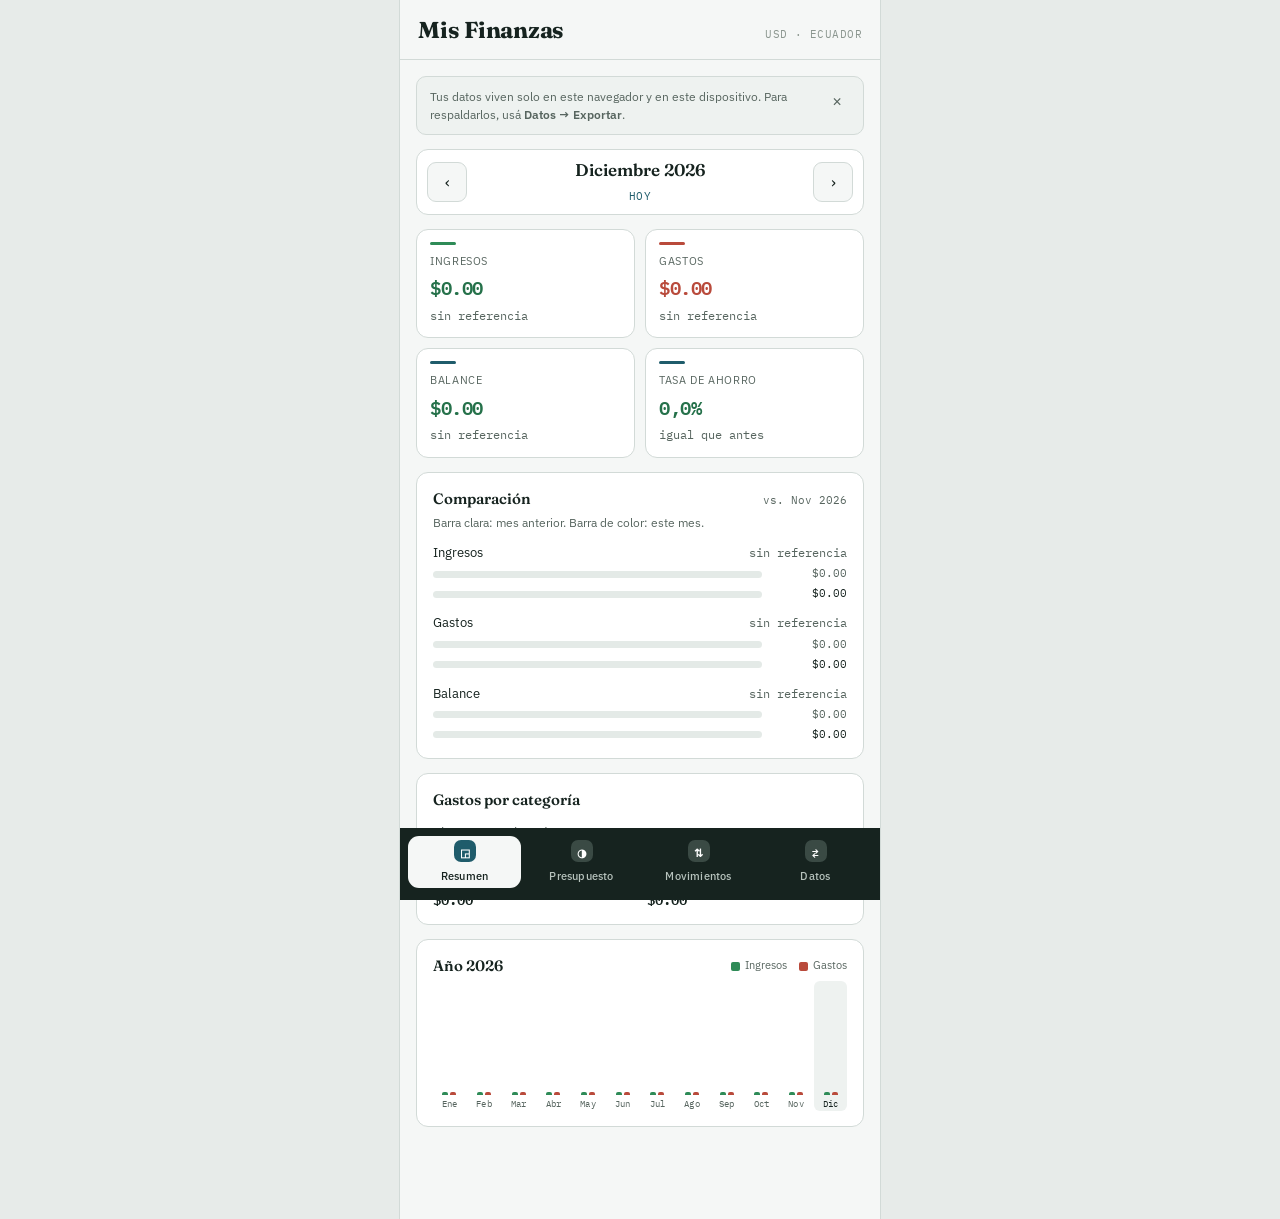
==== mis-finanzas/index.html @ 79ca0631 "Agregar categoria de gasto ATAVIA (negocio) Co-Authored-By: Claude Sonnet 5 <noreply@anthropic.com> " ====
<!DOCTYPE html>
<html lang="es">
<head>
<meta charset="utf-8">
<meta name="viewport" content="width=device-width, initial-scale=1, viewport-fit=cover">
<title>Mis Finanzas</title>
<meta name="apple-mobile-web-app-capable" content="yes">
<meta name="apple-mobile-web-app-status-bar-style" content="black-translucent">
<meta name="apple-mobile-web-app-title" content="Mis Finanzas">
<meta name="theme-color" content="#1F5C6B">
<link rel="apple-touch-icon" href="data:image/svg+xml,%3Csvg xmlns='http://www.w3.org/2000/svg' viewBox='0 0 120 120'%3E%3Crect width='120' height='120' rx='24' fill='%231F5C6B'/%3E%3Crect x='33' y='47' width='9' height='18' rx='2' fill='%232E8B57'/%3E%3Crect x='45' y='38' width='9' height='27' rx='2' fill='%23F5F7F6'/%3E%3Crect x='57' y='53' width='9' height='12' rx='2' fill='%23B94A3B'/%3E%3Crect x='69' y='30' width='9' height='35' rx='2' fill='%23F5F7F6'/%3E%3C/svg%3E">
<link rel="stylesheet" href="https://fonts.googleapis.com/css2?family=Fraunces:opsz,wght@9..144,400;9..144,600;9..144,700&family=IBM+Plex+Sans:wght@400;500;600&family=IBM+Plex+Mono:wght@400;500;600&display=swap">
<style>
  :root{
    --ink:#16231F; --muted:#57655F; --faint:#8B968F; --placeholder:#96A09B;
    --bg:#E7EBE9; --card:#FFFFFF; --panel:#F5F7F6; --line:#D2DAD7; --line-soft:#E4EAE7;
    --accent:#1F5C6B; --accent-soft:#EEF2F0; --nav-bg:#16231F; --nav-ink:#B6C2BC;
    --green:#2E8B57; --green-ink:#25714A; --red:#B94A3B; --red-ink:#9C3B2E;
    --red-bg:#FBEAE7; --red-line:#E0AFA6; --olive:#8A6D3B; --track:#E4EAE7; --track-neutral:#B6C2BC;
  }
  *{box-sizing:border-box;-webkit-tap-highlight-color:transparent;}
  html,body{margin:0;padding:0;background:var(--bg);}
  body{min-height:100vh;display:flex;justify-content:center;font-family:'IBM Plex Sans',-apple-system,'Segoe UI',sans-serif;color:var(--ink);line-height:1.45;-webkit-font-smoothing:antialiased;}
  a{color:var(--accent);text-decoration:none;}
  input,select,button,textarea{font-family:'IBM Plex Sans',-apple-system,'Segoe UI',sans-serif;}
  ::placeholder{color:var(--placeholder);}
  input:focus,select:focus,textarea:focus,button:focus-visible{outline:2px solid var(--accent);outline-offset:1px;}
  button{-webkit-appearance:none;appearance:none;}
  .mono{font-family:'IBM Plex Mono',monospace;font-variant-numeric:tabular-nums;}
  .serif{font-family:'Fraunces',Georgia,serif;}
  .app{width:100%;max-width:480px;background:var(--panel);display:flex;flex-direction:column;min-height:100vh;box-shadow:0 0 0 1px var(--line);}
  header{position:sticky;top:0;z-index:20;background:var(--panel);border-bottom:1px solid var(--line);padding:14px 18px 12px;display:flex;align-items:baseline;justify-content:space-between;gap:10px;}
  header h1{font-weight:700;font-size:23px;margin:0;letter-spacing:-0.01em;}
  header span{font-family:'IBM Plex Mono',monospace;font-size:11px;color:var(--faint);letter-spacing:0.04em;}
  main{flex:1;padding:16px 16px 20px;display:flex;flex-direction:column;gap:14px;}
  .card{background:var(--card);border:1px solid var(--line);border-radius:12px;padding:15px 16px;}
  .card h2{font-family:'Fraunces',Georgia,serif;font-weight:600;font-size:15px;margin:0;}
  .stack{display:flex;flex-direction:column;gap:14px;}
  .field{display:flex;flex-direction:column;gap:5px;}
  .field span.lbl{font-size:11.5px;color:var(--muted);}
  .field input,.field select,.field textarea{height:44px;padding:0 12px;font-size:14px;color:var(--ink);background:var(--panel);border:1px solid var(--line);border-radius:9px;width:100%;}
  .field textarea{height:auto;min-height:110px;resize:vertical;padding:10px 11px;font-family:'IBM Plex Mono',monospace;font-size:11.5px;line-height:1.5;}
  .grid2{display:grid;grid-template-columns:1fr 1fr;gap:10px;}
  .btn{height:46px;border:none;border-radius:9px;background:var(--accent);color:#FFFFFF;font-size:14.5px;font-weight:500;cursor:pointer;}
  .btn:active{opacity:0.9;}
  .btn-secondary{height:44px;border:1px solid var(--line);border-radius:9px;background:var(--panel);color:var(--ink);font-size:13.5px;font-weight:500;cursor:pointer;}
  .seg{height:44px;border-radius:9px;font-size:14px;font-weight:500;cursor:pointer;border:1px solid var(--line);background:var(--panel);color:var(--muted);}
  .seg.on{border-color:var(--accent);background:var(--accent);color:#FFFFFF;}
  .notice{display:flex;gap:10px;align-items:flex-start;background:var(--accent-soft);border:1px solid var(--line);border-radius:10px;padding:11px 13px;font-size:12px;color:var(--muted);}
  .notice button{margin-left:auto;flex-shrink:0;width:26px;height:26px;border:none;background:none;color:var(--muted);font-size:17px;line-height:1;cursor:pointer;border-radius:6px;}
  .error-banner{background:var(--red-bg);border:1px solid var(--red-line);color:var(--red-ink);border-radius:10px;padding:11px 13px;font-size:12.5px;}
  .kpis{display:grid;grid-template-columns:repeat(2,minmax(0,1fr));gap:10px;}
  .kpi{background:var(--card);border:1px solid var(--line);border-radius:12px;padding:12px 13px 13px;}
  .kpi .bar{height:3px;width:26px;border-radius:2px;margin-bottom:9px;}
  .kpi .lbl{font-size:10.5px;letter-spacing:0.06em;text-transform:uppercase;color:var(--muted);margin-bottom:6px;}
  .kpi .val{font-family:'IBM Plex Mono',monospace;font-variant-numeric:tabular-nums;font-weight:600;font-size:19px;letter-spacing:-0.02em;}
  .kpi .note{font-family:'IBM Plex Mono',monospace;font-size:11.5px;margin-top:5px;}
  .month-nav{display:flex;align-items:center;gap:8px;background:var(--card);border:1px solid var(--line);border-radius:12px;padding:8px 10px;}
  .month-nav button.arrow{width:40px;height:40px;flex-shrink:0;border:1px solid var(--line);background:var(--panel);color:var(--ink);border-radius:9px;font-size:16px;cursor:pointer;}
  .month-nav .label{flex:1;text-align:center;min-width:0;}
  .month-nav .label .m{font-family:'Fraunces',Georgia,serif;font-weight:600;font-size:17px;white-space:nowrap;overflow:hidden;text-overflow:ellipsis;}
  .month-nav .today{border:none;background:none;padding:2px 0 0;font-size:11px;color:var(--accent);cursor:pointer;font-family:'IBM Plex Mono',monospace;letter-spacing:0.03em;}
  .row-head{display:flex;align-items:baseline;justify-content:space-between;gap:10px;margin-bottom:4px;}
  .row-head .sub{font-size:11px;color:var(--muted);font-family:'IBM Plex Mono',monospace;}
  .cmp{display:flex;flex-direction:column;gap:11px;}
  .cmp .lab{display:flex;justify-content:space-between;align-items:baseline;gap:8px;margin-bottom:5px;}
  .cmp .lab .name{font-size:12.5px;}
  .cmp .lab .delta{font-family:'IBM Plex Mono',monospace;font-variant-numeric:tabular-nums;font-size:12px;}
  .bartrack{flex:1;height:7px;background:var(--track);border-radius:4px;overflow:hidden;}
  .bartrack.thick{height:8px;border-radius:4px;}
  .bartrack .fill{height:100%;border-radius:4px;}
  .barrow{display:flex;align-items:center;gap:7px;}
  .barrow .amt{font-family:'IBM Plex Mono',monospace;font-size:11px;color:var(--muted);width:78px;text-align:right;flex-shrink:0;}
  .cat-row{display:flex;flex-direction:column;gap:5px;}
  .cat-row .lab{display:flex;justify-content:space-between;align-items:baseline;gap:8px;}
  .cat-row .lab .name{font-size:12.5px;min-width:0;overflow:hidden;text-overflow:ellipsis;white-space:nowrap;}
  .cat-row .lab .amt{font-family:'IBM Plex Mono',monospace;font-variant-numeric:tabular-nums;font-size:12px;color:var(--muted);flex-shrink:0;}
  .cat-row .delta{font-family:'IBM Plex Mono',monospace;font-size:11.5px;}
  .split{display:flex;gap:14px;margin-top:15px;padding-top:13px;border-top:1px solid var(--line-soft);}
  .split div{flex:1;}
  .split .lbl{font-size:11px;color:var(--muted);margin-bottom:3px;}
  .split .val{font-family:'IBM Plex Mono',monospace;font-variant-numeric:tabular-nums;font-weight:600;font-size:14px;}
  .legend{display:flex;gap:12px;font-size:11px;color:var(--muted);}
  .legend span{display:inline-flex;align-items:center;gap:5px;}
  .legend i{width:9px;height:9px;border-radius:2px;display:inline-block;}
  .bars12{display:flex;align-items:flex-end;gap:2px;height:130px;}
  .bars12 button{flex:1;min-width:0;height:100%;display:flex;flex-direction:column;justify-content:flex-end;align-items:center;gap:3px;background:transparent;border:none;border-radius:6px;padding:0 0 2px;cursor:pointer;}
  .bars12 .bcol{width:100%;height:100%;display:flex;align-items:flex-end;justify-content:center;gap:2px;}
  .bars12 .bcol div{width:6px;border-radius:2px 2px 0 0;}
  .bars12 .mlab{font-family:'IBM Plex Mono',monospace;font-size:9px;letter-spacing:0.02em;color:var(--muted);}
  .bars12 button.on .mlab{color:var(--ink);}
  .budget-summary{background:var(--accent);border-radius:12px;padding:15px 16px;color:#FFFFFF;}
  .budget-summary .row3{display:grid;grid-template-columns:repeat(3,minmax(0,1fr));gap:10px;}
  .budget-summary .u{font-size:10px;letter-spacing:0.06em;text-transform:uppercase;opacity:0.8;margin-bottom:4px;}
  .budget-summary .v{font-family:'IBM Plex Mono',monospace;font-variant-numeric:tabular-nums;font-weight:600;font-size:15px;}
  .brow{border-radius:9px;padding:6px;margin:-6px;}
  .brow.editing{background:var(--accent-soft);}
  .brow .top{display:flex;justify-content:space-between;align-items:center;gap:8px;margin-bottom:6px;}
  .brow .top .name{font-size:13px;font-weight:500;min-width:0;overflow:hidden;text-overflow:ellipsis;white-space:nowrap;}
  .brow .top .right{display:flex;align-items:center;gap:6px;flex-shrink:0;}
  .brow .top .amounts{font-family:'IBM Plex Mono',monospace;font-variant-numeric:tabular-nums;font-size:11.5px;color:var(--muted);}
  .icon-btn{width:32px;height:32px;border:1px solid var(--line);background:var(--panel);color:var(--accent);font-family:'IBM Plex Mono',monospace;font-size:11px;line-height:1;cursor:pointer;border-radius:8px;}
  .x-btn{width:34px;height:34px;flex-shrink:0;border:none;background:none;color:var(--placeholder);font-size:16px;line-height:1;cursor:pointer;border-radius:8px;}
  .brow .status{font-size:11px;margin-top:4px;}
  .edit-block{display:flex;flex-direction:column;gap:9px;margin-top:11px;padding-top:11px;border-top:1px solid var(--line);}
  .edit-block.mov{margin-top:0;padding-top:0;border-top:none;padding:0 6px 13px;}
  .hint{margin:0;font-size:11.5px;color:var(--muted);}
  .err{margin:0;font-size:12px;color:var(--red);}
  .divider-row{display:flex;align-items:center;justify-content:space-between;gap:10px;margin-bottom:12px;}
  .pill-toggle{display:flex;gap:6px;}
  .pill{height:32px;padding:0 11px;border-radius:8px;font-size:11.5px;cursor:pointer;border:1px solid var(--line);background:var(--panel);color:var(--muted);}
  .pill.on{border-color:var(--accent);background:var(--accent);color:#FFFFFF;}
  .mov-item{border-bottom:1px solid var(--line-soft);border-radius:9px;}
  .mov-item.editing{background:var(--accent-soft);}
  .mov-item .top{display:flex;align-items:center;gap:8px;padding:11px 6px;}
  .mov-item .desc{min-width:0;flex:1;}
  .mov-item .desc .t{font-size:13.5px;overflow:hidden;text-overflow:ellipsis;white-space:nowrap;}
  .mov-item .desc .m{font-family:'IBM Plex Mono',monospace;font-size:11.5px;color:var(--muted);margin-top:3px;overflow:hidden;text-overflow:ellipsis;white-space:nowrap;}
  .mov-item .amt{font-family:'IBM Plex Mono',monospace;font-variant-numeric:tabular-nums;font-size:13.5px;font-weight:500;flex-shrink:0;}
  .summary-line{margin:12px 0 0;font-family:'IBM Plex Mono',monospace;font-size:11.5px;color:var(--muted);}
  .preview-box{border:1px solid var(--line);border-radius:9px;overflow:hidden;}
  .preview-row{display:flex;justify-content:space-between;gap:8px;padding:9px 11px;border-bottom:1px solid var(--line-soft);font-family:'IBM Plex Mono',monospace;font-size:11px;}
  .preview-row .left{min-width:0;overflow:hidden;text-overflow:ellipsis;white-space:nowrap;color:var(--muted);}
  .status-line{display:flex;justify-content:space-between;gap:10px;font-family:'IBM Plex Mono',monospace;font-size:11.5px;color:var(--muted);}
  nav{position:sticky;bottom:0;z-index:20;background:var(--nav-bg);display:grid;grid-template-columns:repeat(4,1fr);gap:4px;padding:8px 8px 12px;}
  nav button{height:52px;display:flex;flex-direction:column;align-items:center;justify-content:center;gap:7px;border:none;border-radius:11px;cursor:pointer;padding:0;background:transparent;}
  nav button.on{background:var(--panel);}
  nav .chip{width:22px;height:22px;border-radius:7px;display:flex;align-items:center;justify-content:center;background:#3A4A44;color:#FFFFFF;font-family:'IBM Plex Mono',monospace;font-size:11px;font-weight:600;}
  nav button.on .chip{background:var(--tab-accent,var(--accent));}
  nav .tlab{font-size:10.5px;letter-spacing:0.02em;font-weight:500;color:var(--nav-ink);}
  nav button.on .tlab{color:var(--ink);}
  [hidden]{display:none!important;}
</style>
</head>
<body>

<div class="app">
  <header>
    <h1 class="serif">Mis Finanzas</h1>
    <span>USD · ECUADOR</span>
  </header>

  <main>
    <div id="errorBanner" class="error-banner" hidden>No se pudo guardar en este navegador (¿modo privado o memoria llena?). Los cambios no persistirán al cerrar.</div>

    <div id="notice" class="notice">
      <span style="text-wrap:pretty">Tus datos viven solo en este navegador y en este dispositivo. Para respaldarlos, usá <strong style="font-weight:600">Datos → Exportar</strong>.</span>
      <button type="button" id="dismissNotice" aria-label="Cerrar aviso">×</button>
    </div>

    <section id="tab-resumen" class="stack"></section>
    <section id="tab-presupuesto" class="stack" hidden></section>
    <section id="tab-movimientos" class="stack" hidden></section>
    <section id="tab-datos" class="stack" hidden></section>
  </main>

  <nav id="tabbar"></nav>
</div>

<script>
(function(){
"use strict";

var MESES = ["Ene","Feb","Mar","Abr","May","Jun","Jul","Ago","Sep","Oct","Nov","Dic"];
var MESES_FULL = ["Enero","Febrero","Marzo","Abril","Mayo","Junio","Julio","Agosto","Septiembre","Octubre","Noviembre","Diciembre"];
var CATS = {
  Ingreso: ["Salario","Freelance / Negocio propio","Inversiones","Regalos / Otros ingresos"],
  Gasto: ["Vivienda (arriendo/hipoteca)","Servicios (luz, agua, internet)","Alimentación","Transporte","Salud","Educación","Entretenimiento","Suscripciones","Deudas / Préstamos","Ahorro / Inversión","Compras","Deportes","Belleza","Regalos","Impuesto interbancario","Salario","ATAVIA","Otros gastos"]
};
var SEED = {"Alimentación":150,"Suscripciones":35,"Transporte":60,"Servicios (luz, agua, internet)":45,"Salud":40,"Ahorro / Inversión":200};
var MKEY = "misFinanzas.movimientos.v1";
var BKEY = "misFinanzas.presupuesto.v1";
var COMPARE_BASE = "Mes anterior";

var fUSD = new Intl.NumberFormat("en-US",{style:"currency",currency:"USD"});
var fPct = new Intl.NumberFormat("es-EC",{style:"percent",minimumFractionDigits:1,maximumFractionDigits:1});

function money(v){ return fUSD.format(v || 0); }
function fechaLabel(iso){ var p = String(iso).split("-"); return p[2] + "/" + p[1] + "/" + p[0]; }
function newId(){ return Date.now().toString(36) + Math.random().toString(36).slice(2,8); }
function esc(s){ return String(s).replace(/[&<>"']/g, function(c){ return {"&":"&amp;","<":"&lt;",">":"&gt;","\"":"&quot;","'":"&#39;"}[c]; }); }

var now = new Date();
var state = {
  tab: "Resumen",
  year: now.getFullYear(),
  month: now.getMonth() + 1,
  movements: [],
  budget: {},
  saveError: false,
  noticeOpen: true,
  movFilter: "month",
  fTipo: "Gasto", fCat: CATS.Gasto[0], fFrec: "Variable", fDesc: "", fMonto: "", addError: false, editId: null,
  fFecha: now.getFullYear() + "-" + String(now.getMonth()+1).padStart(2,"0") + "-" + String(now.getDate()).padStart(2,"0"),
  bCat: "Alimentación", bMonto: "", bNombre: "", bEditKey: null, bError: "",
  bNuevoNombre: "", bNuevoMonto: "", bAddError: "",
  importText: "", importStatus: "", importOk: true, previewRows: [],
  exportText: "", exportStatus: "",
  storageOk: true
};

function persist(key, val){
  try { localStorage.setItem(key, JSON.stringify(val)); return true; }
  catch (e) { state.saveError = true; return false; }
}
function saveMovements(list){ persist(MKEY, list); state.movements = list; }
function saveBudget(obj){ persist(BKEY, obj); state.budget = obj; }

(function init(){
  var movements = [], budget = {}, storageOk = true;
  try {
    localStorage.setItem("misFinanzas.test","1");
    storageOk = localStorage.getItem("misFinanzas.test") === "1";
    var rm = localStorage.getItem(MKEY);
    var p = rm ? JSON.parse(rm) : [];
    if (Array.isArray(p)) movements = p;
    var rb = localStorage.getItem(BKEY);
    var b = rb ? JSON.parse(rb) : {};
    if (b && typeof b === "object") budget = b;
  } catch (e) { storageOk = false; }
  if (Object.keys(budget).length === 0) { budget = Object.assign({}, SEED); persist(BKEY, budget); }
  state.movements = movements; state.budget = budget; state.storageOk = storageOk;
})();

function shiftMonth(y, m, back){
  var mm = m - back, yy = y;
  while (mm < 1) { mm += 12; yy -= 1; }
  while (mm > 12) { mm -= 12; yy += 1; }
  return { y: yy, m: mm };
}
function sumsFor(y, m){
  var out = { ing: 0, gas: 0, fijos: 0, variables: 0, cats: {} };
  state.movements.forEach(function(mv){
    var p = String(mv.fecha).split("-");
    if (parseInt(p[0],10) !== y || parseInt(p[1],10) !== m) return;
    var amt = Number(mv.monto) || 0;
    if (mv.tipo === "Ingreso") { out.ing += amt; return; }
    out.gas += amt;
    if (mv.frecuencia === "Fijo") out.fijos += amt; else out.variables += amt;
    out.cats[mv.categoria] = (out.cats[mv.categoria] || 0) + amt;
  });
  return out;
}
function baseSums(){
  var avg3 = COMPARE_BASE === "Promedio 3 meses";
  var offsets = avg3 ? [1,2,3] : [1];
  var acc = { ing: 0, gas: 0, fijos: 0, variables: 0, cats: {} };
  offsets.forEach(function(o){
    var p = shiftMonth(state.year, state.month, o);
    var s = sumsFor(p.y, p.m);
    acc.ing += s.ing; acc.gas += s.gas; acc.fijos += s.fijos; acc.variables += s.variables;
    Object.keys(s.cats).forEach(function(k){ acc.cats[k] = (acc.cats[k] || 0) + s.cats[k]; });
  });
  var n = offsets.length;
  acc.ing /= n; acc.gas /= n; acc.fijos /= n; acc.variables /= n;
  Object.keys(acc.cats).forEach(function(k){ acc.cats[k] /= n; });
  return acc;
}
function deltaText(cur, base, lowerIsBetter){
  var d = cur - base;
  if (Math.abs(d) < 0.005) return { text: base === 0 ? "sin referencia" : "igual que antes", color: "var(--muted)" };
  var up = d > 0;
  var good = lowerIsBetter ? !up : up;
  var pct = base > 0 ? " · " + Math.round(Math.abs(d) / base * 100) + "%" : "";
  return { text: (up ? "+" : "−") + money(Math.abs(d)) + pct, color: good ? "var(--green-ink)" : "var(--red)" };
}
function csvField(v){ return '"' + String(v).replace(/"/g,'""') + '"'; }
function generateCSV(){
  var sorted = state.movements.slice().sort(function(a,b){ return a.fecha < b.fecha ? -1 : a.fecha > b.fecha ? 1 : 0; });
  var lines = [["Fecha","Tipo","Categoría","Frecuencia","Descripción","Monto ($)"].map(csvField).join(",")];
  sorted.forEach(function(m){
    lines.push([fechaLabel(m.fecha), m.tipo, m.categoria, m.frecuencia, m.descripcion, (Number(m.monto)||0).toFixed(2)].map(csvField).join(","));
  });
  return lines.join("\r\n");
}
function splitLine(line){
  var sep = line.indexOf("\t") > -1 ? "\t" : (line.split(";").length > line.split(",").length ? ";" : ",");
  var out = [], cur = "", q = false;
  for (var i = 0; i < line.length; i++) {
    var c = line[i];
    if (c === '"') { if (q && line[i+1] === '"') { cur += '"'; i++; } else q = !q; }
    else if (c === sep && !q) { out.push(cur); cur = ""; }
    else cur += c;
  }
  out.push(cur);
  return out.map(function(x){ return x.trim(); });
}
function parseFecha(s){
  s = String(s).trim();
  var m = s.match(/^(\d{4})-(\d{1,2})-(\d{1,2})/);
  if (m) return m[1] + "-" + m[2].padStart(2,"0") + "-" + m[3].padStart(2,"0");
  m = s.match(/^(\d{1,2})[\/\-.](\d{1,2})[\/\-.](\d{2,4})/);
  if (m) {
    var y = m[3].length === 2 ? "20" + m[3] : m[3];
    return y + "-" + m[2].padStart(2,"0") + "-" + m[1].padStart(2,"0");
  }
  return null;
}
function cleanMontoInput(v){
  var t = String(v).replace(/[^0-9.,]/g, "").replace(/\./g, ",");
  var i = t.indexOf(",");
  if (i > -1) t = t.slice(0, i + 1) + t.slice(i + 1).replace(/,/g, "");
  var c = t.split(",");
  if (c[1] && c[1].length > 2) t = c[0] + "," + c[1].slice(0, 2);
  return t;
}
function montoValue(v){
  var n = parseFloat(String(v).replace(",", "."));
  return isNaN(n) ? null : Math.abs(n);
}
function parseMonto(s){
  var t = String(s).replace(/[^0-9.,-]/g,"");
  if (t.indexOf(",") > -1 && t.indexOf(".") > -1) t = t.replace(/,/g,"");
  else if (t.indexOf(",") > -1) t = t.replace(",",".");
  var n = Math.abs(parseFloat(t));
  return isNaN(n) ? null : n;
}
function parseImport(text){
  var lines = String(text).split(/\r?\n/).filter(function(l){ return l.trim().length; });
  var rows = [], skipped = 0;
  lines.forEach(function(line){
    var c = splitLine(line);
    if (c.length < 6) { skipped++; return; }
    var fecha = parseFecha(c[0]);
    var monto = parseMonto(c[5]);
    if (!fecha || monto === null) { skipped++; return; }
    var tipo = /ingres/i.test(c[1]) ? "Ingreso" : "Gasto";
    var frec = /fij/i.test(c[3]) ? "Fijo" : "Variable";
    var cat = c[2] || (tipo === "Ingreso" ? "Regalos / Otros ingresos" : "Otros gastos");
    rows.push({ id: newId(), fecha: fecha, tipo: tipo, categoria: cat, frecuencia: frec, descripcion: c[4] || cat, monto: monto });
  });
  return { rows: rows, skipped: skipped };
}

/* ---------- render ---------- */

function el(tag, attrs, children){
  var e = document.createElement(tag);
  attrs = attrs || {};
  Object.keys(attrs).forEach(function(k){
    if (k === "text") e.textContent = attrs[k];
    else if (k === "html") e.innerHTML = attrs[k];
    else if (k.indexOf("on") === 0 && typeof attrs[k] === "function") e.addEventListener(k.slice(2), attrs[k]);
    else if (attrs[k] !== undefined && attrs[k] !== null) e.setAttribute(k, attrs[k]);
  });
  (children || []).forEach(function(c){ if (c) e.appendChild(c); });
  return e;
}

var TABS = [
  { label: "Resumen", glyph: "◲", accent: "var(--accent)" },
  { label: "Presupuesto", glyph: "◑", accent: "var(--green)" },
  { label: "Movimientos", glyph: "⇅", accent: "var(--red)" },
  { label: "Datos", glyph: "⇄", accent: "var(--olive)" }
];

function renderTabbar(){
  var bar = document.getElementById("tabbar");
  bar.innerHTML = "";
  TABS.forEach(function(t){
    var on = state.tab === t.label;
    var chip = el("span", { class: "chip", text: t.glyph, style: on ? "--x:1" : "" });
    if (on) chip.style.setProperty("background", t.accent);
    var btn = el("button", { type: "button", class: on ? "on" : "", onclick: function(){ state.tab = t.label; render(); } }, [
      chip,
      el("span", { class: "tlab", text: t.label })
    ]);
    bar.appendChild(btn);
  });
}

function renderResumen(){
  var root = document.getElementById("tab-resumen");
  root.innerHTML = "";
  var cur = sumsFor(state.year, state.month);
  var base = baseSums();
  var balance = cur.ing - cur.gas;
  var baseBal = base.ing - base.gas;
  var tasa = cur.ing > 0 ? balance / cur.ing : 0;
  var baseTasa = base.ing > 0 ? baseBal / base.ing : 0;
  var prev = shiftMonth(state.year, state.month, 1);

  var dIng = deltaText(cur.ing, base.ing, false);
  var dGas = deltaText(cur.gas, base.gas, true);
  var dBal = deltaText(balance, baseBal, false);
  var dT = (tasa - baseTasa) * 100;

  // month nav
  var monthNav = el("div", { class: "month-nav" }, [
    el("button", { class: "arrow", type: "button", "aria-label": "Mes anterior", onclick: function(){ var p = shiftMonth(state.year, state.month, 1); state.year = p.y; state.month = p.m; render(); } }, [document.createTextNode("‹")]),
    el("div", { class: "label" }, [
      el("div", { class: "m serif", text: MESES_FULL[state.month-1] + " " + state.year }),
      el("button", { class: "today", type: "button", onclick: function(){ var n = new Date(); state.year = n.getFullYear(); state.month = n.getMonth()+1; render(); } }, [document.createTextNode("HOY")])
    ]),
    el("button", { class: "arrow", type: "button", "aria-label": "Mes siguiente", onclick: function(){ var p = shiftMonth(state.year, state.month, -1); state.year = p.y; state.month = p.m; render(); } }, [document.createTextNode("›")])
  ]);
  root.appendChild(monthNav);

  var kpiDefs = [
    { label: "Ingresos", value: money(cur.ing), valueColor: "var(--green-ink)", topColor: "var(--green)", note: dIng.text, noteColor: dIng.color },
    { label: "Gastos", value: money(cur.gas), valueColor: "var(--red)", topColor: "var(--red)", note: dGas.text, noteColor: dGas.color },
    { label: "Balance", value: money(balance), valueColor: balance >= 0 ? "var(--green-ink)" : "var(--red)", topColor: "var(--accent)", note: dBal.text, noteColor: dBal.color },
    { label: "Tasa de ahorro", value: fPct.format(tasa), valueColor: tasa >= 0 ? "var(--green-ink)" : "var(--red)", topColor: "var(--accent)",
      note: Math.abs(dT) < 0.05 ? "igual que antes" : (dT > 0 ? "+" : "−") + Math.abs(dT).toFixed(1) + " pts",
      noteColor: Math.abs(dT) < 0.05 ? "var(--muted)" : (dT > 0 ? "var(--green-ink)" : "var(--red)") }
  ];
  var kpiWrap = el("div", { class: "kpis" });
  kpiDefs.forEach(function(k){
    var bar = el("div", { class: "bar" }); bar.style.background = k.topColor;
    var val = el("div", { class: "val", text: k.value }); val.style.color = k.valueColor;
    var note = el("div", { class: "note", text: k.note }); note.style.color = k.noteColor;
    kpiWrap.appendChild(el("div", { class: "kpi" }, [bar, el("div", { class: "lbl", text: k.label }), val, note]));
  });
  root.appendChild(kpiWrap);

  // comparación
  var cmpMax = Math.max(cur.ing, cur.gas, base.ing, base.gas, Math.abs(balance), Math.abs(baseBal), 1);
  function w(v){ return Math.min(100, Math.abs(v) / cmpMax * 100).toFixed(1) + "%"; }
  var comparisons = [
    { label: "Ingresos", color: "var(--green)", curAmount: money(cur.ing), baseAmount: money(base.ing), curW: w(cur.ing), baseW: w(base.ing), d: dIng },
    { label: "Gastos", color: "var(--red)", curAmount: money(cur.gas), baseAmount: money(base.gas), curW: w(cur.gas), baseW: w(base.gas), d: dGas },
    { label: "Balance", color: "var(--accent)", curAmount: money(balance), baseAmount: money(baseBal), curW: w(balance), baseW: w(baseBal), d: dBal }
  ];
  var avg3 = COMPARE_BASE === "Promedio 3 meses";
  var cmpCard = el("div", { class: "card" }, [
    el("div", { class: "row-head" }, [
      el("p", { class: "serif", style: "margin:0;font-weight:600;font-size:15px", text: "Comparación" }),
      el("span", { class: "sub", text: avg3 ? "vs. prom. 3 meses" : "vs. " + MESES[prev.m-1] + " " + prev.y })
    ]),
    el("p", { style: "margin:0 0 12px;font-size:12px;color:var(--muted)", text: avg3 ? "Barra clara: promedio de los 3 meses previos. Barra de color: este mes." : "Barra clara: mes anterior. Barra de color: este mes." })
  ]);
  var cmpList = el("div", { class: "cmp" });
  comparisons.forEach(function(c){
    var deltaSpan = el("span", { class: "delta", text: c.d.text }); deltaSpan.style.color = c.d.color;
    var baseFill = el("div", { class: "fill" }); baseFill.style.background = "var(--track-neutral)"; baseFill.style.width = c.baseW;
    var curFill = el("div", { class: "fill" }); curFill.style.background = c.color; curFill.style.width = c.curW;
    cmpList.appendChild(el("div", {}, [
      el("div", { class: "lab" }, [el("span", { class: "name", text: c.label }), deltaSpan]),
      el("div", { class: "barrow" }, [el("div", { class: "bartrack" }, [baseFill]), el("span", { class: "amt", text: c.baseAmount })]),
      el("div", { class: "barrow", style: "margin-top:4px" }, [el("div", { class: "bartrack" }, [curFill]), el("span", { class: "amt", style: "color:var(--ink)", text: c.curAmount })])
    ]));
  });
  cmpCard.appendChild(cmpList);
  root.appendChild(cmpCard);

  // gastos por categoría
  var catEntries = Object.keys(cur.cats).map(function(k){ return [k, cur.cats[k]]; }).sort(function(a,b){ return b[1]-a[1]; });
  var maxCat = catEntries.length ? catEntries[0][1] : 1;
  var catCard = el("div", { class: "card" }, [ el("h2", { text: "Gastos por categoría", style: "margin-bottom:12px" }) ]);
  if (catEntries.length) {
    var catList = el("div", { style: "display:flex;flex-direction:column;gap:12px" });
    catEntries.forEach(function(e){
      var d = deltaText(e[1], base.cats[e[0]] || 0, true);
      var fill = el("div", { class: "fill" }); fill.style.background = "var(--red)"; fill.style.width = (e[1]/maxCat*100).toFixed(1) + "%";
      var deltaEl = el("div", { class: "delta", text: d.text }); deltaEl.style.color = d.color;
      catList.appendChild(el("div", { class: "cat-row" }, [
        el("div", { class: "lab" }, [el("span", { class: "name", text: e[0] }), el("span", { class: "amt", text: money(e[1]) })]),
        el("div", { class: "bartrack thick" }, [fill]),
        deltaEl
      ]));
    });
    catCard.appendChild(catList);
  } else {
    catCard.appendChild(el("p", { style: "margin:0;font-size:12.5px;color:var(--muted)", text: "Sin gastos registrados en este mes." }));
  }
  catCard.appendChild(el("div", { class: "split" }, [
    el("div", {}, [el("div", { class: "lbl" , text: "Gastos fijos"}), el("div", { class: "val", text: money(cur.fijos) })]),
    el("div", {}, [el("div", { class: "lbl", text: "Variables" }), el("div", { class: "val", text: money(cur.variables) })])
  ]));
  root.appendChild(catCard);

  // año
  var monthly = [];
  for (var i = 0; i < 12; i++) monthly.push({ ing: 0, gas: 0 });
  state.movements.forEach(function(mv){
    var p = String(mv.fecha).split("-");
    if (parseInt(p[0],10) !== state.year) return;
    var idx = parseInt(p[1],10) - 1;
    if (idx < 0 || idx > 11) return;
    var amt = Number(mv.monto) || 0;
    if (mv.tipo === "Ingreso") monthly[idx].ing += amt; else monthly[idx].gas += amt;
  });
  var mMax = 1;
  monthly.forEach(function(m){ mMax = Math.max(mMax, m.ing, m.gas); });
  var yearCard = el("div", { class: "card" }, [
    el("div", { class: "row-head" }, [
      el("p", { class: "serif", style: "margin:0;font-weight:600;font-size:15px", text: "Año " + state.year }),
      el("span", { class: "legend" }, [
        el("span", {}, [el("i", { style: "background:var(--green)" }), document.createTextNode("Ingresos")]),
        el("span", {}, [el("i", { style: "background:var(--red)" }), document.createTextNode("Gastos")])
      ])
    ])
  ]);
  var bars = el("div", { class: "bars12" });
  monthly.forEach(function(m, idx){
    var on = (idx+1) === state.month;
    var ingH = Math.max(2, m.ing / mMax * 100).toFixed(1) + "%";
    var gasH = Math.max(2, m.gas / mMax * 100).toFixed(1) + "%";
    var bcol = el("div", { class: "bcol" }, [
      el("div", { style: "height:" + ingH, }), el("div", { style: "height:" + gasH })
    ]);
    bcol.children[0].style.background = "var(--green)";
    bcol.children[1].style.background = "var(--red)";
    var btn = el("button", { type: "button", class: on ? "on" : "", "aria-label": MESES_FULL[idx] + " — ingresos " + money(m.ing) + ", gastos " + money(m.gas),
      onclick: function(){ state.month = idx+1; render(); } }, [bcol, el("span", { class: "mlab", text: MESES[idx] })]);
    if (on) btn.style.background = "var(--accent-soft)";
    bars.appendChild(btn);
  });
  yearCard.appendChild(bars);
  root.appendChild(yearCard);
}

function renderPresupuesto(){
  var root = document.getElementById("tab-presupuesto");
  root.innerHTML = "";
  var cur = sumsFor(state.year, state.month);
  var bCats = Object.keys(state.budget);
  var tPres = 0, tReal = 0;
  var rowsData = bCats.map(function(cat){
    var pres = Number(state.budget[cat]) || 0;
    var real = cur.cats[cat] || 0;
    tPres += pres; tReal += real;
    var pct = pres > 0 ? real / pres * 100 : (real > 0 ? 100 : 0);
    var diff = pres - real;
    var pctLabel = pres > 0 ? " (" + Math.round(Math.abs(diff) / pres * 100) + "%)" : "";
    return {
      cat: cat, amounts: money(real) + " / " + money(pres),
      pct: Math.min(pct,100).toFixed(1) + "%",
      fillColor: (pres > 0 && real > pres) ? "var(--red)" : "var(--green)",
      status: diff >= 0 ? "Te queda " + money(diff) + pctLabel : "Te pasaste " + money(Math.abs(diff)) + pctLabel,
      statusColor: diff >= 0 ? "var(--green-ink)" : "var(--red)",
      editing: state.bEditKey === cat
    };
  });
  var tDiff = tPres - tReal;

  root.appendChild(el("div", { class: "budget-summary" }, [
    el("p", { class: "serif", style: "margin:0 0 12px;font-weight:600;font-size:15px", text: "Presupuesto · " + MESES_FULL[state.month-1] + " " + state.year }),
    el("div", { class: "row3" }, [
      el("div", {}, [el("div", { class: "u", text: "Plan" }), el("div", { class: "v", text: money(tPres) })]),
      el("div", {}, [el("div", { class: "u", text: "Real" }), el("div", { class: "v", text: money(tReal) })]),
      el("div", {}, [el("div", { class: "u", text: tDiff >= 0 ? "Te queda" : "Te pasaste" }), el("div", { class: "v", style: "color:" + (tDiff>=0?"#BFEBD3":"#F5C4BC"), text: money(Math.abs(tDiff)) })])
    ])
  ]));

  var listCard = el("div", { class: "card" });
  if (rowsData.length) {
    var wrap = el("div", { style: "display:flex;flex-direction:column;gap:15px" });
    rowsData.forEach(function(r){
      var fill = el("div", { class: "fill" }); fill.style.background = r.fillColor; fill.style.width = r.pct;
      var status = el("div", { class: "status", text: r.status }); status.style.color = r.statusColor;
      var brow = el("div", { class: "brow" + (r.editing ? " editing" : "") }, [
        el("div", { class: "top" }, [
          el("span", { class: "name", text: r.cat }),
          el("span", { class: "right" }, [
            el("span", { class: "amounts", text: r.amounts }),
            el("button", { type: "button", class: "icon-btn", "aria-label": "Editar presupuesto", text: "✎", onclick: function(){
              state.bEditKey = r.cat; state.bCat = r.cat; state.bNombre = r.cat; state.bError = "";
              var pres = Number(state.budget[r.cat])||0;
              state.bMonto = pres ? String(pres.toFixed(2)).replace(".", ",") : "";
              render();
            }}),
            el("button", { type: "button", class: "x-btn", "aria-label": "Quitar presupuesto", text: "×", onclick: function(){
              var b = Object.assign({}, state.budget); delete b[r.cat]; saveBudget(b);
              if (state.bEditKey === r.cat) { state.bEditKey = null; state.bMonto = ""; state.bNombre = ""; state.bError = ""; }
              render();
            }})
          ])
        ]),
        el("div", { class: "bartrack thick" }, [fill]),
        status
      ]);
      if (r.editing) {
        var renameHint = state.bNombre.trim() !== "" && state.bNombre.trim() !== state.bEditKey;
        var editBlock = el("div", { class: "edit-block" }, [
          el("label", { class: "field" }, [el("span", { class: "lbl", text: "Nombre de la categoría" }),
            el("input", { type: "text", value: state.bNombre, oninput: function(e){ state.bNombre = e.target.value; state.bError = ""; } })]),
          el("label", { class: "field" }, [el("span", { class: "lbl", text: "Monto mensual ($)" }),
            el("input", { type: "text", inputmode: "decimal", autocomplete: "off", placeholder: "0,00", value: state.bMonto, oninput: function(e){ e.target.value = cleanMontoInput(e.target.value); state.bMonto = e.target.value; state.bError = ""; } })])
        ]);
        if (state.bError) editBlock.appendChild(el("p", { class: "err", text: state.bError }));
        if (renameHint) editBlock.appendChild(el("p", { class: "hint", text: "Los movimientos que usaban «" + state.bEditKey + "» pasarán a la categoría nueva." }));
        editBlock.appendChild(el("div", { class: "grid2" }, [
          el("button", { type: "button", class: "btn-secondary", text: "Cancelar", onclick: function(){ state.bEditKey = null; state.bMonto = ""; state.bNombre = ""; state.bError = ""; render(); } }),
          el("button", { type: "button", class: "btn", text: "Guardar", onclick: function(){
            var v = montoValue(state.bMonto);
            var name = state.bNombre.trim();
            if (!name) { state.bError = "Escribí un nombre para la categoría."; render(); return; }
            if (v === null) { state.bError = "Ingresá un monto válido."; render(); return; }
            var b = Object.assign({}, state.budget);
            var movements = state.movements;
            if (state.bEditKey && state.bEditKey !== name) {
              delete b[state.bEditKey];
              movements = state.movements.map(function(m){ return m.categoria === state.bEditKey ? Object.assign({}, m, { categoria: name }) : m; });
              persist(MKEY, movements);
            }
            b[name] = v;
            persist(BKEY, b);
            state.budget = b; state.movements = movements; state.bMonto = ""; state.bNombre = ""; state.bEditKey = null; state.bError = "";
            render();
          }})
        ]));
        brow.appendChild(editBlock);
      }
      wrap.appendChild(brow);
    });
    listCard.appendChild(wrap);
  } else {
    listCard.appendChild(el("p", { style: "margin:0;font-size:12.5px;color:var(--muted)", text: "Todavía no definiste ningún presupuesto. Agregá uno abajo." }));
  }
  root.appendChild(listCard);

  var bAllCats = CATS.Gasto.slice();
  bCats.forEach(function(c){ if (bAllCats.indexOf(c) === -1) bAllCats.push(c); });
  var addCard = el("div", { class: "card" }, [ el("h2", { text: "Agregar presupuesto", style: "margin-bottom:12px" }) ]);
  var addWrap = el("div", { style: "display:flex;flex-direction:column;gap:11px" });
  var select = el("select", { onchange: function(e){ state.bCat = e.target.value; state.bAddError = ""; render(); } });
  bAllCats.forEach(function(c){
    var o = el("option", { value: c, text: c });
    if (c === state.bCat) o.selected = true;
    select.appendChild(o);
  });
  var nuevaOpt = el("option", { value: "__nueva__", text: "+ Escribir otra categoría…" });
  if (state.bCat === "__nueva__") nuevaOpt.selected = true;
  select.appendChild(nuevaOpt);
  addWrap.appendChild(el("label", { class: "field" }, [el("span", { class: "lbl", text: "Categoría" }), select]));
  if (state.bCat === "__nueva__") {
    addWrap.appendChild(el("label", { class: "field" }, [el("span", { class: "lbl", text: "Nombre de la categoría" }),
      el("input", { type: "text", placeholder: "Ej. Mascotas", value: state.bNuevoNombre, oninput: function(e){ state.bNuevoNombre = e.target.value; state.bAddError = ""; } })]));
  }
  addWrap.appendChild(el("label", { class: "field" }, [el("span", { class: "lbl", text: "Monto mensual ($)" }),
    el("input", { type: "text", inputmode: "decimal", autocomplete: "off", placeholder: "0,00", value: state.bNuevoMonto, oninput: function(e){ e.target.value = cleanMontoInput(e.target.value); state.bNuevoMonto = e.target.value; state.bAddError = ""; } })]));
  addWrap.appendChild(el("button", { type: "button", class: "btn", text: "Guardar presupuesto", onclick: function(){
    var v = montoValue(state.bNuevoMonto);
    var name = (state.bCat === "__nueva__" ? state.bNuevoNombre : state.bCat).trim();
    if (!name) { state.bAddError = "Escribí un nombre para la categoría."; render(); return; }
    if (v === null) { state.bAddError = "Ingresá un monto válido."; render(); return; }
    var b = Object.assign({}, state.budget);
    b[name] = v;
    persist(BKEY, b);
    state.budget = b; state.bNuevoMonto = ""; state.bNuevoNombre = ""; state.bAddError = ""; state.bCat = CATS.Gasto[0];
    render();
  }}));
  if (state.bAddError) addWrap.appendChild(el("p", { class: "err", text: state.bAddError }));
  addCard.appendChild(addWrap);
  root.appendChild(addCard);
}

function movFormFields(container, isEdit){
  var formCats = CATS[state.fTipo].indexOf(state.fCat) > -1 ? CATS[state.fTipo] : [state.fCat].concat(CATS[state.fTipo]);
  container.appendChild(el("div", { class: "grid2" }, [
    el("button", { type: "button", class: "seg" + (state.fTipo === "Gasto" ? " on" : ""), text: "Gasto", onclick: function(){ state.fTipo = "Gasto"; state.fCat = CATS.Gasto[0]; render(); } }),
    el("button", { type: "button", class: "seg" + (state.fTipo === "Ingreso" ? " on" : ""), text: "Ingreso", onclick: function(){ state.fTipo = "Ingreso"; state.fCat = CATS.Ingreso[0]; render(); } })
  ]));
  container.appendChild(el("label", { class: "field" }, [el("span", { class: "lbl", text: "Monto ($)" }),
    el("input", { type: "text", inputmode: "decimal", autocomplete: "off", placeholder: "0,00", value: state.fMonto,
      style: "height:52px;font-family:'IBM Plex Mono',monospace;font-size:22px;font-weight:600",
      oninput: function(e){ e.target.value = cleanMontoInput(e.target.value); state.fMonto = e.target.value; } })]));
  container.appendChild(el("label", { class: "field" }, [el("span", { class: "lbl", text: "Descripción" }),
    el("input", { type: "text", placeholder: "Ej. Supermercado", value: state.fDesc, oninput: function(e){ state.fDesc = e.target.value; } })]));
  var catSel = el("select", { onchange: function(e){ state.fCat = e.target.value; render(); } });
  formCats.forEach(function(c){ var o = el("option", { value: c, text: c }); if (c === state.fCat) o.selected = true; catSel.appendChild(o); });
  container.appendChild(el("label", { class: "field" }, [el("span", { class: "lbl", text: "Categoría" }), catSel]));
  var freqSel = el("select", { onchange: function(e){ state.fFrec = e.target.value; } }, [
    el("option", { value: "Fijo", text: "Fijo" }), el("option", { value: "Variable", text: "Variable" })
  ]);
  freqSel.value = state.fFrec;
  container.appendChild(el("div", { class: "grid2" }, [
    el("label", { class: "field" }, [el("span", { class: "lbl", text: "Fecha" }),
      el("input", { type: "date", value: state.fFecha, oninput: function(e){ state.fFecha = e.target.value; } })]),
    el("label", { class: "field" }, [el("span", { class: "lbl", text: "Frecuencia" }), freqSel])
  ]));
  if (isEdit) {
    container.appendChild(el("div", { class: "grid2" }, [
      el("button", { type: "button", class: "btn-secondary", text: "Cancelar", onclick: function(){ state.editId = null; state.fDesc = ""; state.fMonto = ""; state.addError = false; render(); } }),
      el("button", { type: "button", class: "btn", style: "height:44px", text: "Guardar", onclick: submitMovement })
    ]));
  } else {
    container.appendChild(el("button", { type: "button", class: "btn", style: "height:48px;font-size:15px", text: "Agregar", onclick: submitMovement }));
  }
  if (state.addError) container.appendChild(el("p", { class: "err", text: "Completá monto, descripción y fecha para guardar." }));
}
function submitMovement(){
  var monto = montoValue(state.fMonto);
  if (!state.fFecha || !state.fDesc.trim() || monto === null) { state.addError = true; render(); return; }
  var data = { fecha: state.fFecha, tipo: state.fTipo, categoria: state.fCat, frecuencia: state.fFrec, descripcion: state.fDesc.trim(), monto: monto };
  var list = state.editId
    ? state.movements.map(function(m){ return m.id === state.editId ? Object.assign({}, m, data) : m; })
    : state.movements.concat([Object.assign({ id: newId() }, data)]);
  saveMovements(list);
  state.fDesc = ""; state.fMonto = ""; state.addError = false; state.editId = null;
  render();
}

function renderMovimientos(){
  var root = document.getElementById("tab-movimientos");
  root.innerHTML = "";

  if (!state.editId) {
    var addCard = el("div", { class: "card" }, [ el("h2", { text: "Agregar movimiento", style: "margin-bottom:12px" }) ]);
    var formWrap = el("div", { style: "display:flex;flex-direction:column;gap:11px" });
    movFormFields(formWrap, false);
    addCard.appendChild(formWrap);
    root.appendChild(addCard);
  }

  var sorted = state.movements.slice().sort(function(a,b){ return a.fecha < b.fecha ? 1 : a.fecha > b.fecha ? -1 : 0; });
  var filtered = state.movFilter === "all" ? sorted : sorted.filter(function(m){
    var p = String(m.fecha).split("-");
    return parseInt(p[0],10) === state.year && parseInt(p[1],10) === state.month;
  });

  var histCard = el("div", { class: "card" });
  histCard.appendChild(el("div", { class: "divider-row" }, [
    el("p", { class: "serif", style: "margin:0;font-weight:600;font-size:15px", text: "Historial" }),
    el("div", { class: "pill-toggle" }, [
      el("button", { type: "button", class: "pill" + (state.movFilter === "month" ? " on" : ""), text: "Este mes", onclick: function(){ state.movFilter = "month"; render(); } }),
      el("button", { type: "button", class: "pill" + (state.movFilter === "all" ? " on" : ""), text: "Todos", onclick: function(){ state.movFilter = "all"; render(); } })
    ])
  ]));

  if (filtered.length) {
    var list = el("div", { style: "display:flex;flex-direction:column" });
    filtered.forEach(function(m){
      var editing = state.editId === m.id;
      var item = el("div", { class: "mov-item" + (editing ? " editing" : "") });
      var montoSpan = el("span", { class: "amt", text: (m.tipo === "Ingreso" ? "+" : "−") + money(Number(m.monto)||0) });
      montoSpan.style.color = m.tipo === "Ingreso" ? "var(--green-ink)" : "var(--red)";
      item.appendChild(el("div", { class: "top" }, [
        el("div", { class: "desc" }, [
          el("div", { class: "t", text: m.descripcion }),
          el("div", { class: "m", text: fechaLabel(m.fecha) + " · " + m.categoria + " · " + m.frecuencia })
        ]),
        montoSpan,
        el("button", { type: "button", class: "icon-btn", "aria-label": "Editar movimiento", text: "✎", onclick: function(){
          state.editId = m.id; state.fTipo = m.tipo; state.fCat = m.categoria; state.fFrec = m.frecuencia;
          state.fDesc = m.descripcion; state.fFecha = m.fecha;
          state.fMonto = String((Number(m.monto)||0).toFixed(2)).replace(".", ",");
          state.addError = false;
          render();
        }}),
        el("button", { type: "button", class: "x-btn", "aria-label": "Borrar movimiento", text: "×", onclick: function(){
          var list2 = state.movements.filter(function(x){ return x.id !== m.id; });
          persist(MKEY, list2); state.movements = list2;
          if (state.editId === m.id) { state.editId = null; state.fDesc = ""; state.fMonto = ""; }
          render();
        }})
      ]));
      if (editing) {
        var editWrap = el("div", { class: "edit-block mov" });
        movFormFields(editWrap, true);
        item.appendChild(editWrap);
      }
      list.appendChild(item);
    });
    histCard.appendChild(list);
    var rowsSummary = filtered.length + (filtered.length === 1 ? " movimiento" : " movimientos") + (state.movFilter === "all" ? " en total" : " en " + MESES_FULL[state.month-1].toLowerCase());
    histCard.appendChild(el("p", { class: "summary-line", text: rowsSummary }));
  } else {
    histCard.appendChild(el("p", { style: "margin:0;font-size:12.5px;color:var(--muted)", text: "No hay movimientos para mostrar." }));
  }
  root.appendChild(histCard);
}

function renderDatos(){
  var root = document.getElementById("tab-datos");
  root.innerHTML = "";

  var impCard = el("div", { class: "card" }, [
    el("h2", { text: "Importar desde Excel / CSV", style: "margin-bottom:5px" }),
    el("p", { style: "margin:0 0 12px;font-size:12px;color:var(--muted);text-wrap:pretty", text: "Elegí un archivo .csv, o pegá las filas copiadas de Excel. Columnas: Fecha, Tipo, Categoría, Frecuencia, Descripción, Monto. Acepta separación por comas, punto y coma o tabulaciones." })
  ]);
  var impWrap = el("div", { style: "display:flex;flex-direction:column;gap:10px" });
  impWrap.appendChild(el("input", { type: "file", accept: ".csv,.txt,text/csv", style: "font-size:12.5px;color:var(--muted);background:var(--panel);border:1px solid var(--line);border-radius:9px;padding:10px 11px", onchange: function(e){
    var f = e.target.files && e.target.files[0];
    if (!f) return;
    var r = new FileReader();
    r.onload = function(){ state.importText = String(r.result); state.importStatus = "Archivo cargado. Toca «Revisar»."; state.importOk = true; state.previewRows = []; render(); };
    r.readAsText(f, "utf-8");
  }}));
  var ta = el("textarea", { placeholder: "Fecha,Tipo,Categoría,Frecuencia,Descripción,Monto\n01/09/2026,Gasto,Alimentación,Variable,Supermercado,42.90", oninput: function(e){ state.importText = e.target.value; } });
  ta.value = state.importText;
  impWrap.appendChild(ta);
  impWrap.appendChild(el("div", { class: "grid2" }, [
    el("button", { type: "button", class: "btn-secondary", text: "Revisar", onclick: function(){
      var res = parseImport(state.importText);
      if (!res.rows.length) { state.previewRows = []; state.importStatus = "No se reconoció ninguna fila. Revisá el orden de las columnas."; state.importOk = false; render(); return; }
      state.previewRows = res.rows.slice(0,6).map(function(r){ return { left: fechaLabel(r.fecha) + "  " + r.descripcion, right: (r.tipo === "Ingreso" ? "+" : "−") + money(r.monto), color: r.tipo === "Ingreso" ? "var(--green-ink)" : "var(--red)" }; });
      state.importOk = true;
      state.importStatus = res.rows.length + " fila(s) válidas" + (res.skipped ? ", " + res.skipped + " ignoradas (encabezado o formato)" : "") + ". Toca «Importar» para agregarlas.";
      render();
    }}),
    el("button", { type: "button", class: "btn", text: "Importar", onclick: function(){
      var res = parseImport(state.importText);
      if (!res.rows.length) { state.importStatus = "Nada que importar."; state.importOk = false; state.previewRows = []; render(); return; }
      var existing = {};
      state.movements.forEach(function(m){ existing[m.fecha + "|" + m.descripcion + "|" + (Number(m.monto)||0).toFixed(2)] = true; });
      var fresh = res.rows.filter(function(r){ return !existing[r.fecha + "|" + r.descripcion + "|" + r.monto.toFixed(2)]; });
      saveMovements(state.movements.concat(fresh));
      state.previewRows = []; state.importText = ""; state.importOk = true;
      state.importStatus = fresh.length + " movimiento(s) importados" + (res.rows.length - fresh.length ? ", " + (res.rows.length - fresh.length) + " duplicados omitidos" : "") + ".";
      render();
    }})
  ]));
  if (state.importStatus) {
    var st = el("p", { style: "margin:0;font-size:12px", text: state.importStatus }); st.style.color = state.importOk ? "var(--green-ink)" : "var(--red)";
    impWrap.appendChild(st);
  }
  if (state.previewRows.length) {
    var pv = el("div", { class: "preview-box" });
    state.previewRows.forEach(function(p){
      var right = el("span", { style: "flex-shrink:0", text: p.right }); right.style.color = p.color;
      pv.appendChild(el("div", { class: "preview-row" }, [el("span", { class: "left", text: p.left }), right]));
    });
    impWrap.appendChild(pv);
  }
  impCard.appendChild(impWrap);
  root.appendChild(impCard);

  var expCard = el("div", { class: "card" }, [
    el("h2", { text: "Exportar", style: "margin-bottom:5px" }),
    el("p", { style: "margin:0 0 12px;font-size:12px;color:var(--muted);text-wrap:pretty", text: "Mismas columnas de la pestaña «Movimientos» de tu Excel, listas para pegar." })
  ]);
  var expWrap = el("div", { style: "display:flex;flex-direction:column;gap:10px" });
  expWrap.appendChild(el("div", { class: "grid2" }, [
    el("button", { type: "button", class: "btn", text: "Descargar .csv", onclick: function(){
      if (!state.movements.length) { state.exportStatus = "No hay movimientos todavía."; render(); return; }
      var csv = generateCSV(); state.exportText = csv;
      var blob = new Blob(["﻿" + csv], { type: "text/csv;charset=utf-8;" });
      if (downloadsApi) {
        downloadsApi.save({ filename: "movimientos_mis_finanzas.csv", data: blob }).then(function(){
          state.exportStatus = "Descargado ✓.";
          render();
        }, function(err){
          state.exportStatus = err && err.code === "declined" ? "Descarga cancelada." : "No se pudo descargar — usá «Copiar todo».";
          render();
        });
        return;
      }
      try {
        var url = URL.createObjectURL(blob);
        var a = document.createElement("a");
        a.href = url; a.download = "movimientos_mis_finanzas.csv";
        document.body.appendChild(a); a.click(); document.body.removeChild(a);
        setTimeout(function(){ URL.revokeObjectURL(url); }, 2000);
        state.exportStatus = "Descargado ✓ (revisá tu carpeta de Descargas).";
      } catch (e) {
        state.exportStatus = "No se pudo descargar — usá «Copiar todo».";
      }
      render();
    }}),
    el("button", { type: "button", class: "btn-secondary", text: "Copiar todo", onclick: function(){
      if (!state.movements.length) { state.exportStatus = "No hay movimientos todavía."; render(); return; }
      var csv = generateCSV(); state.exportText = csv;
      if (navigator.clipboard && navigator.clipboard.writeText) {
        navigator.clipboard.writeText(csv).then(function(){ state.exportStatus = "Copiado ✓ — pegalo en tu Excel."; render(); }, function(){ state.exportStatus = "No se pudo copiar solo: seleccioná el texto de abajo y copialo."; render(); });
      } else { state.exportStatus = "Seleccioná el texto de abajo y copialo."; render(); }
    }})
  ]));
  if (state.exportStatus) expWrap.appendChild(el("p", { style: "margin:0;font-size:12px;color:var(--muted)", text: state.exportStatus }));
  var expTa = el("textarea", { readonly: "readonly", placeholder: "Toca «Copiar todo» o «Descargar .csv»…" });
  expTa.value = state.exportText;
  expWrap.appendChild(expTa);
  expCard.appendChild(expWrap);
  root.appendChild(expCard);

  var stCard = el("div", { class: "card" }, [ el("h2", { text: "Estado", style: "margin-bottom:10px" }) ]);
  var stWrap = el("div", { style: "display:flex;flex-direction:column;gap:7px" });
  var storageVal = el("span", { text: state.storageOk ? "OK" : "BLOQUEADO" }); storageVal.style.color = state.storageOk ? "var(--green-ink)" : "var(--red)";
  stWrap.appendChild(el("div", { class: "status-line" }, [document.createTextNode("Almacenamiento"), storageVal]));
  stWrap.appendChild(el("div", { class: "status-line" }, [document.createTextNode("Movimientos"), el("span", { style: "color:var(--ink)", text: String(state.movements.length) })]));
  stWrap.appendChild(el("div", { class: "status-line" }, [document.createTextNode("Presupuestos"), el("span", { style: "color:var(--ink)", text: String(Object.keys(state.budget).length) })]));
  stCard.appendChild(stWrap);
  root.appendChild(stCard);
}

function render(){
  document.getElementById("errorBanner").hidden = !state.saveError;
  document.getElementById("notice").hidden = !state.noticeOpen;
  renderTabbar();
  document.getElementById("tab-resumen").hidden = state.tab !== "Resumen";
  document.getElementById("tab-presupuesto").hidden = state.tab !== "Presupuesto";
  document.getElementById("tab-movimientos").hidden = state.tab !== "Movimientos";
  document.getElementById("tab-datos").hidden = state.tab !== "Datos";
  if (state.tab === "Resumen") renderResumen();
  else if (state.tab === "Presupuesto") renderPresupuesto();
  else if (state.tab === "Movimientos") renderMovimientos();
  else if (state.tab === "Datos") renderDatos();
}

document.getElementById("dismissNotice").addEventListener("click", function(){ state.noticeOpen = false; render(); });

var downloadsApi = null;
if (window.claude && typeof window.claude.use === "function") {
  window.claude.use("downloads").then(function(api){ downloadsApi = api; });
}

render();
})();
</script>
</body>
</html>
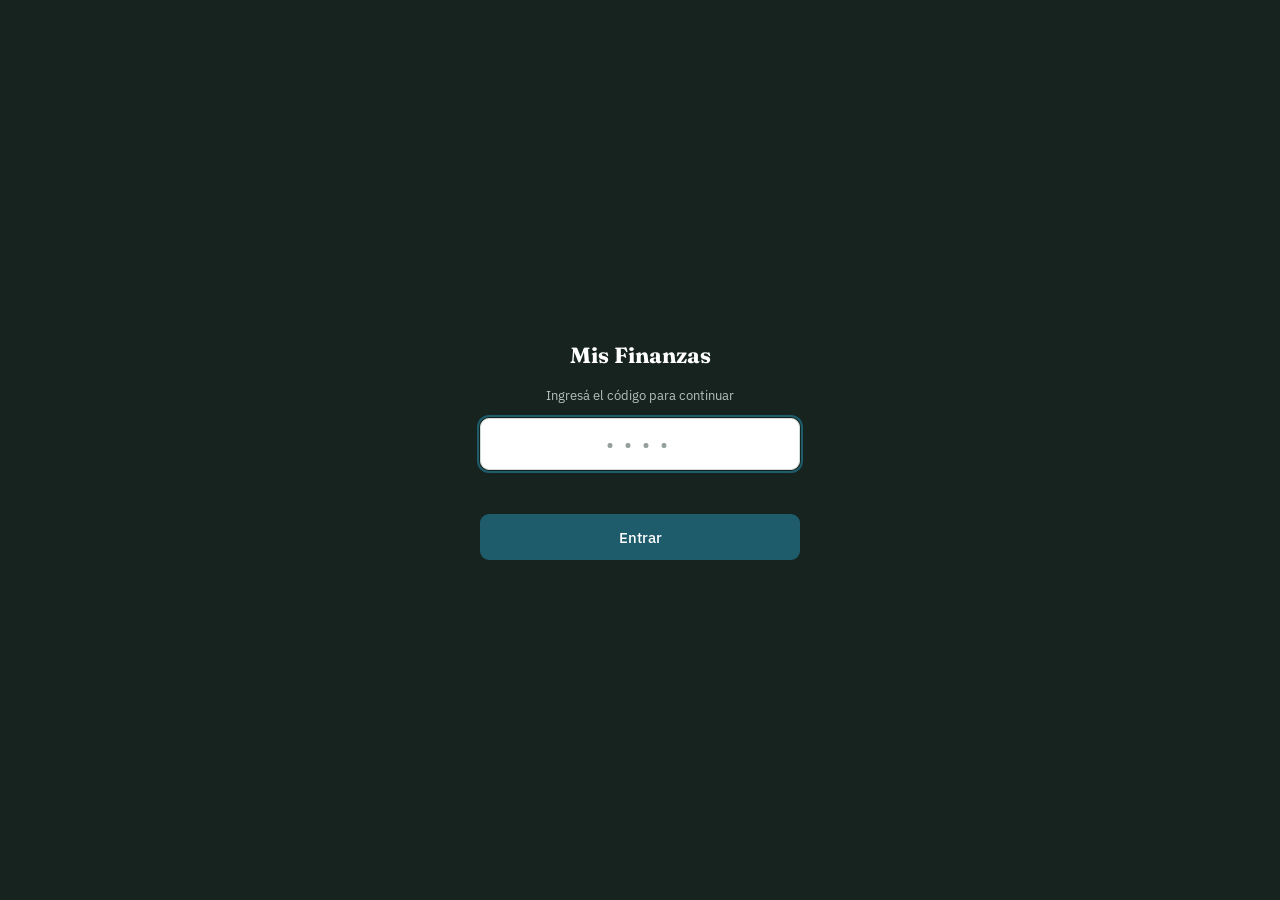
==== commit f863c089: "Agregar pantalla de bloqueo con codigo de acceso Traba simple del lado del navegador (no es cifrado)" ====
--- a/mis-finanzas/index.html
+++ b/mis-finanzas/index.html
@@ -130,11 +130,27 @@
   nav .tlab{font-size:10.5px;letter-spacing:0.02em;font-weight:500;color:var(--nav-ink);}
   nav button.on .tlab{color:var(--ink);}
   [hidden]{display:none!important;}
+  #lockScreen{position:fixed;inset:0;z-index:999;background:var(--nav-bg);display:flex;align-items:center;justify-content:center;padding:24px;}
+  #lockScreen .box{width:100%;max-width:320px;display:flex;flex-direction:column;gap:14px;text-align:center;}
+  #lockScreen h1{font-family:'Fraunces',Georgia,serif;font-weight:700;font-size:22px;color:#FFFFFF;margin:0;}
+  #lockScreen p{margin:0;font-size:12.5px;color:var(--nav-ink);}
+  #lockScreen input{height:52px;text-align:center;letter-spacing:0.3em;font-family:'IBM Plex Mono',monospace;font-size:20px;color:var(--ink);background:#FFFFFF;border:1px solid var(--line);border-radius:9px;}
+  #lockScreen .err{color:#F5A99B;font-size:12px;min-height:16px;margin:0;}
 </style>
 </head>
 <body>
 
-<div class="app">
+<div id="lockScreen">
+  <form class="box" id="lockForm">
+    <h1 class="serif">Mis Finanzas</h1>
+    <p>Ingresá el código para continuar</p>
+    <input type="password" inputmode="numeric" autocomplete="off" id="lockInput" placeholder="••••" maxlength="12" autofocus>
+    <p class="err" id="lockErr"></p>
+    <button type="submit" class="btn">Entrar</button>
+  </form>
+</div>
+
+<div class="app" id="appRoot" hidden>
   <header>
     <h1 class="serif">Mis Finanzas</h1>
     <span>USD · ECUADOR</span>
@@ -895,7 +911,31 @@
   window.claude.use("downloads").then(function(api){ downloadsApi = api; });
 }
 
-render();
+var LOCK_CODE = "E828";
+var LOCK_KEY = "misFinanzas.unlocked";
+
+function unlockApp(){
+  document.getElementById("lockScreen").hidden = true;
+  document.getElementById("appRoot").hidden = false;
+  render();
+}
+
+if (sessionStorage.getItem(LOCK_KEY) === "1") {
+  unlockApp();
+} else {
+  document.getElementById("lockForm").addEventListener("submit", function(e){
+    e.preventDefault();
+    var input = document.getElementById("lockInput");
+    if (input.value === LOCK_CODE) {
+      try { sessionStorage.setItem(LOCK_KEY, "1"); } catch (err) {}
+      unlockApp();
+    } else {
+      document.getElementById("lockErr").textContent = "Código incorrecto.";
+      input.value = "";
+      input.focus();
+    }
+  });
+}
 })();
 </script>
 </body>
